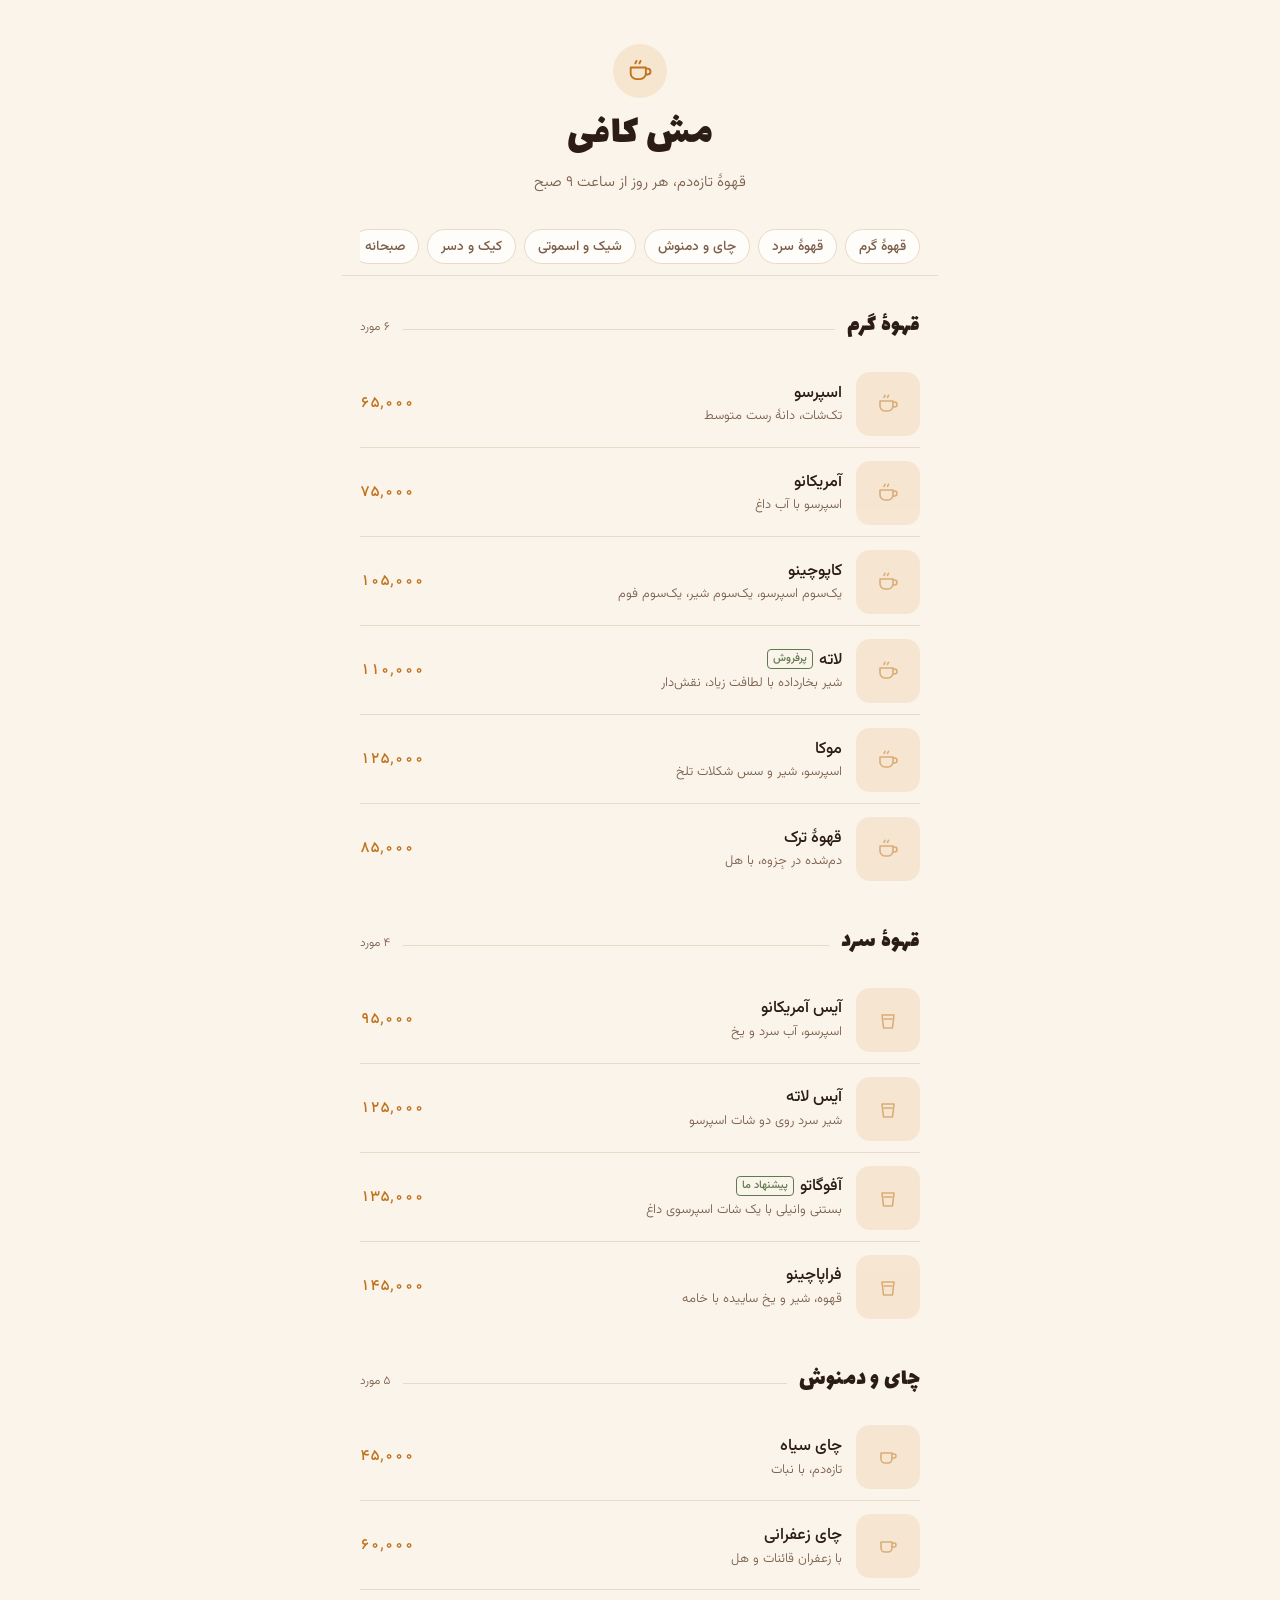
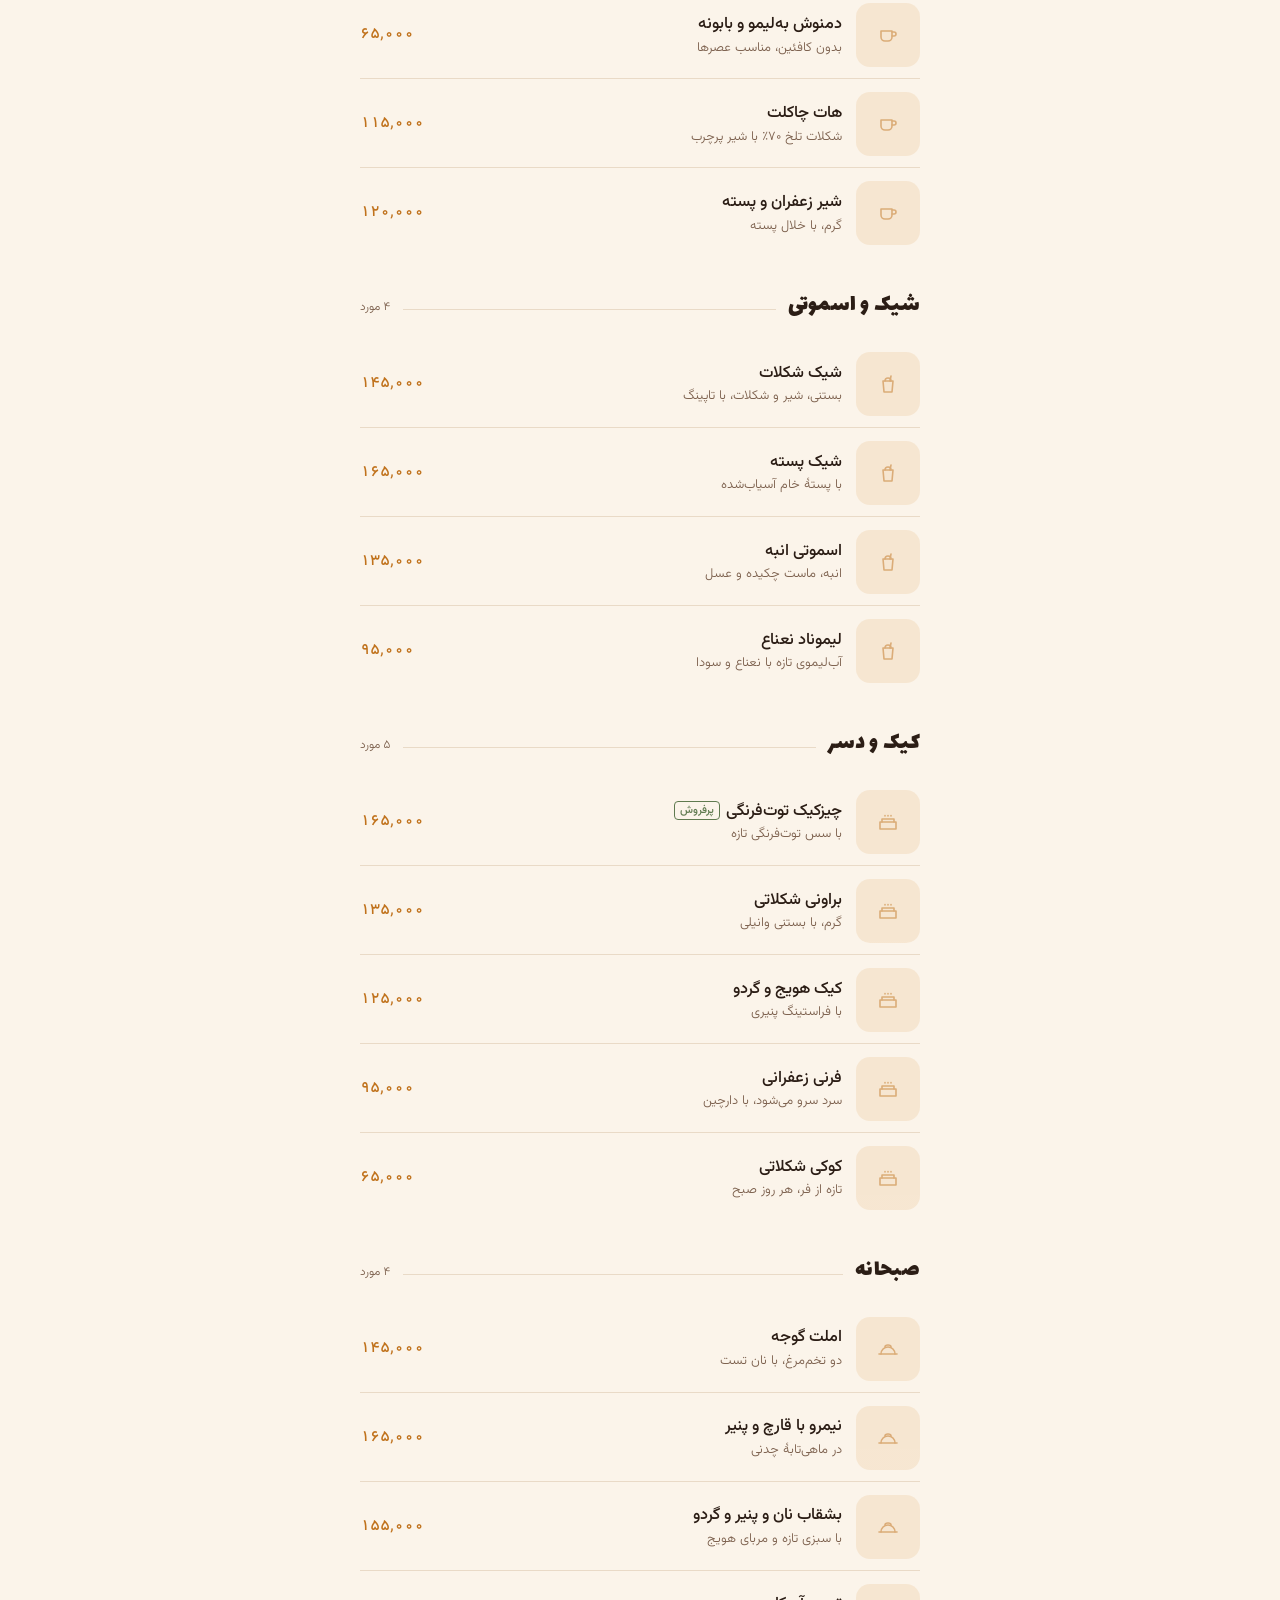
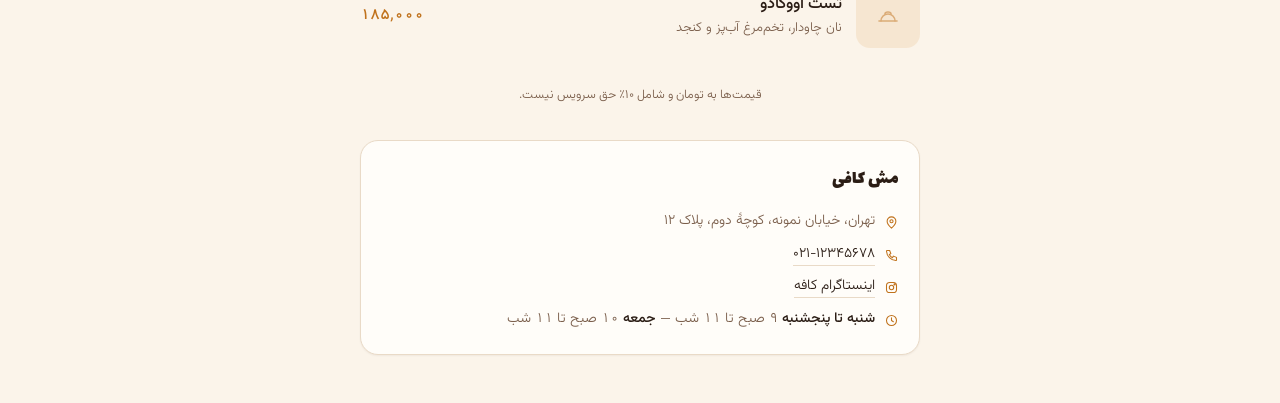
==== index.html @ c329e646 "Initial version of Mash Coffee menu site with self-service admin panel Public menu page renders from" ====
<!doctype html>
<html lang="fa" dir="rtl">
<head>
<meta charset="utf-8">
<meta name="viewport" content="width=device-width, initial-scale=1">
<meta name="description" content="منوی مش کافی">
<meta name="theme-color" content="#FBF4EA">
<title>منوی مش کافی</title>
<link rel="preconnect" href="https://fonts.gstatic.com" crossorigin>
<link rel="stylesheet" href="assets/style.css">
</head>
<body class="menu-app" id="menu-root">
</body>
<script src="assets/menu-render.js"></script>
<script src="assets/app.js"></script>
</html>
---- assets/style.css ----
:root{
  direction: rtl;
  --shadow:0 1px 2px rgba(43,29,21,.05);
}
.menu-app{
  background:var(--ground);
  color:var(--ink);
  font-family:var(--f-body);
  font-weight:400;
  line-height:1.7;
  -webkit-font-smoothing:antialiased;
}
.menu-app .wrap{
  max-width:560px;
  margin-inline:auto;
  padding-inline:18px;
  padding-block:0 40px;
}

/* ---------- سربرگ ---------- */
.menu-app .head{
  padding-block:36px 22px;
  text-align:center;
  display:flex;
  flex-direction:column;
  align-items:center;
  gap:10px;
}
.menu-app .mark{
  width:54px;height:54px;
  display:grid;place-items:center;
  border-radius:50%;
  background:var(--accent-soft);
  color:var(--accent);
  overflow:hidden;
}
.menu-app .mark svg{width:28px;height:28px;display:block}
.menu-app .mark img{width:100%;height:100%;object-fit:cover}
.menu-app .head h1{
  font-family:var(--f-display);
  font-weight:400;
  font-size:2.6rem;
  line-height:1.25;
  margin:0;
  text-wrap:balance;
  letter-spacing:.5px;
}
.menu-app .tagline{
  margin:0;
  color:var(--ink-2);
  font-size:.95rem;
  font-weight:300;
}
.menu-app .closed-msg{
  text-align:center;
  color:var(--ink-2);
  padding-block:20px;
}

/* ---------- ناوبری دسته‌ها ---------- */
.menu-app .nav{
  position:sticky;
  top:0;
  z-index:5;
  background:var(--ground);
  border-bottom:1px solid var(--line);
  margin-inline:-18px;
  padding-inline:18px;
}
.menu-app .nav-scroll{
  display:flex;
  gap:8px;
  overflow-x:auto;
  padding-block:11px;
  scrollbar-width:none;
}
.menu-app .nav-scroll::-webkit-scrollbar{display:none}
.menu-app .nav a{
  flex:0 0 auto;
  font-size:.85rem;
  font-weight:500;
  color:var(--ink-2);
  text-decoration:none;
  padding:5px 13px;
  border:1px solid var(--line);
  border-radius:999px;
  background:var(--surface);
  white-space:nowrap;
  transition:color .15s, border-color .15s;
}
.menu-app .nav a:hover,.menu-app .nav a:focus-visible{
  color:var(--accent);
  border-color:var(--accent);
}

/* ---------- دسته‌ها ---------- */
.menu-app section{scroll-margin-top:60px}
.menu-app .cat-head{
  display:flex;
  align-items:baseline;
  gap:12px;
  padding-block:30px 14px;
}
.menu-app .cat-head h2{
  font-family:var(--f-display);
  font-weight:400;
  font-size:1.5rem;
  margin:0;
  color:var(--ink);
  letter-spacing:.3px;
}
.menu-app .cat-head .dash{
  flex:1;
  height:1px;
  background:var(--line);
}
.menu-app .cat-head .count{
  font-size:.75rem;
  color:var(--ink-2);
  font-weight:300;
  font-variant-numeric:tabular-nums;
}

.menu-app ul.items{
  list-style:none;
  margin:0;
  padding:0;
  display:flex;
  flex-direction:column;
  gap:2px;
}
.menu-app li.item{
  display:grid;
  grid-template-columns:64px 1fr auto;
  align-items:center;
  gap:14px;
  padding:11px 0;
  border-bottom:1px solid var(--line);
}
.menu-app li.item:last-child{border-bottom:0}
.menu-app li.item.empty{
  grid-template-columns:1fr;
  color:var(--ink-2);
  font-size:.85rem;
  text-align:center;
  padding:18px 0;
}

.menu-app .thumb{
  width:64px;height:64px;
  border-radius:14px;
  background:linear-gradient(145deg,var(--tile-a,var(--accent-soft)),var(--tile-b,var(--accent-soft)));
  display:grid;place-items:center;
  color:var(--accent);
  opacity:.9;
  overflow:hidden;
}
.menu-app .thumb img{width:100%;height:100%;object-fit:cover;display:block}
.menu-app .thumb svg{width:24px;height:24px;opacity:.55}

.menu-app .info{min-width:0}
.menu-app .name{
  font-size:1.02rem;
  font-weight:500;
  margin:0;
  line-height:1.5;
}
.menu-app .desc{
  margin:1px 0 0;
  font-size:.82rem;
  font-weight:300;
  color:var(--ink-2);
  line-height:1.6;
}
.menu-app .price{
  font-size:.95rem;
  font-weight:500;
  color:var(--accent);
  font-variant-numeric:tabular-nums;
  white-space:nowrap;
}
.menu-app .badge{
  display:inline-block;
  font-size:.68rem;
  font-weight:500;
  color:var(--pistachio);
  border:1px solid var(--pistachio);
  border-radius:4px;
  padding:0 5px;
  margin-inline-start:6px;
  vertical-align:middle;
  line-height:1.6;
}

/* ---------- پانویس ---------- */
.menu-app .note{
  margin-block:26px 0;
  font-size:.78rem;
  color:var(--ink-2);
  font-weight:300;
  text-align:center;
}
.menu-app footer{
  margin-top:34px;
  background:var(--surface);
  border:1px solid var(--line);
  border-radius:18px;
  padding:22px 20px;
  box-shadow:var(--shadow);
  display:flex;
  flex-direction:column;
  gap:14px;
}
.menu-app footer h3{
  font-family:var(--f-display);
  font-weight:400;
  font-size:1.2rem;
  margin:0;
}
.menu-app .rows{
  display:flex;
  flex-direction:column;
  gap:9px;
}
.menu-app .row{
  display:flex;
  align-items:flex-start;
  gap:9px;
  font-size:.88rem;
  color:var(--ink-2);
  font-weight:300;
}
.menu-app .row svg{
  width:15px;height:15px;
  flex:0 0 auto;
  margin-top:5px;
  color:var(--accent);
}
.menu-app .row a{color:var(--ink);text-decoration:none;border-bottom:1px solid var(--line)}
.menu-app .row a:hover{border-color:var(--accent)}
.menu-app .row b{font-weight:500;color:var(--ink)}
.menu-app .hours{font-variant-numeric:tabular-nums}

.menu-app a:focus-visible, .menu-app .nav a:focus-visible{
  outline:2px solid var(--accent);
  outline-offset:2px;
  border-radius:4px;
}
@media (prefers-reduced-motion:reduce){
  .menu-app *{transition:none!important;scroll-behavior:auto!important}
}
.menu-app{scroll-behavior:smooth}
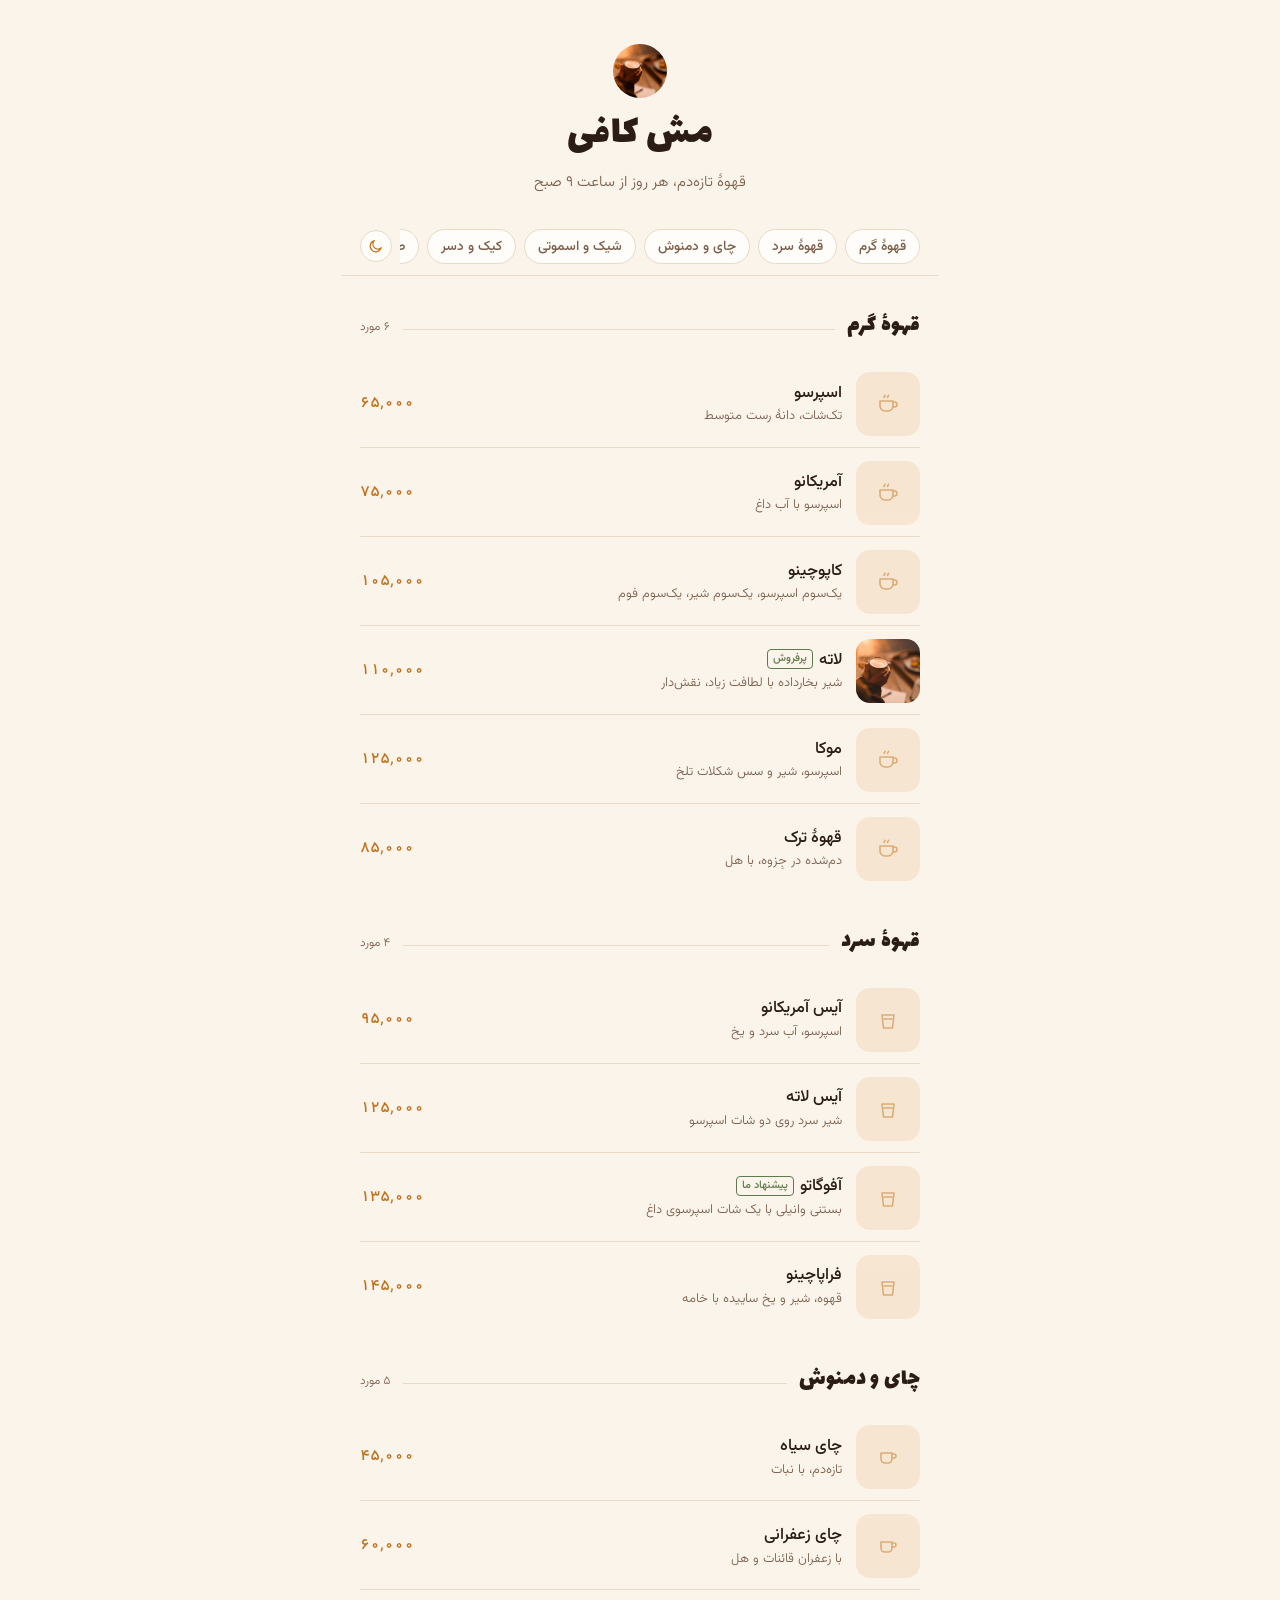
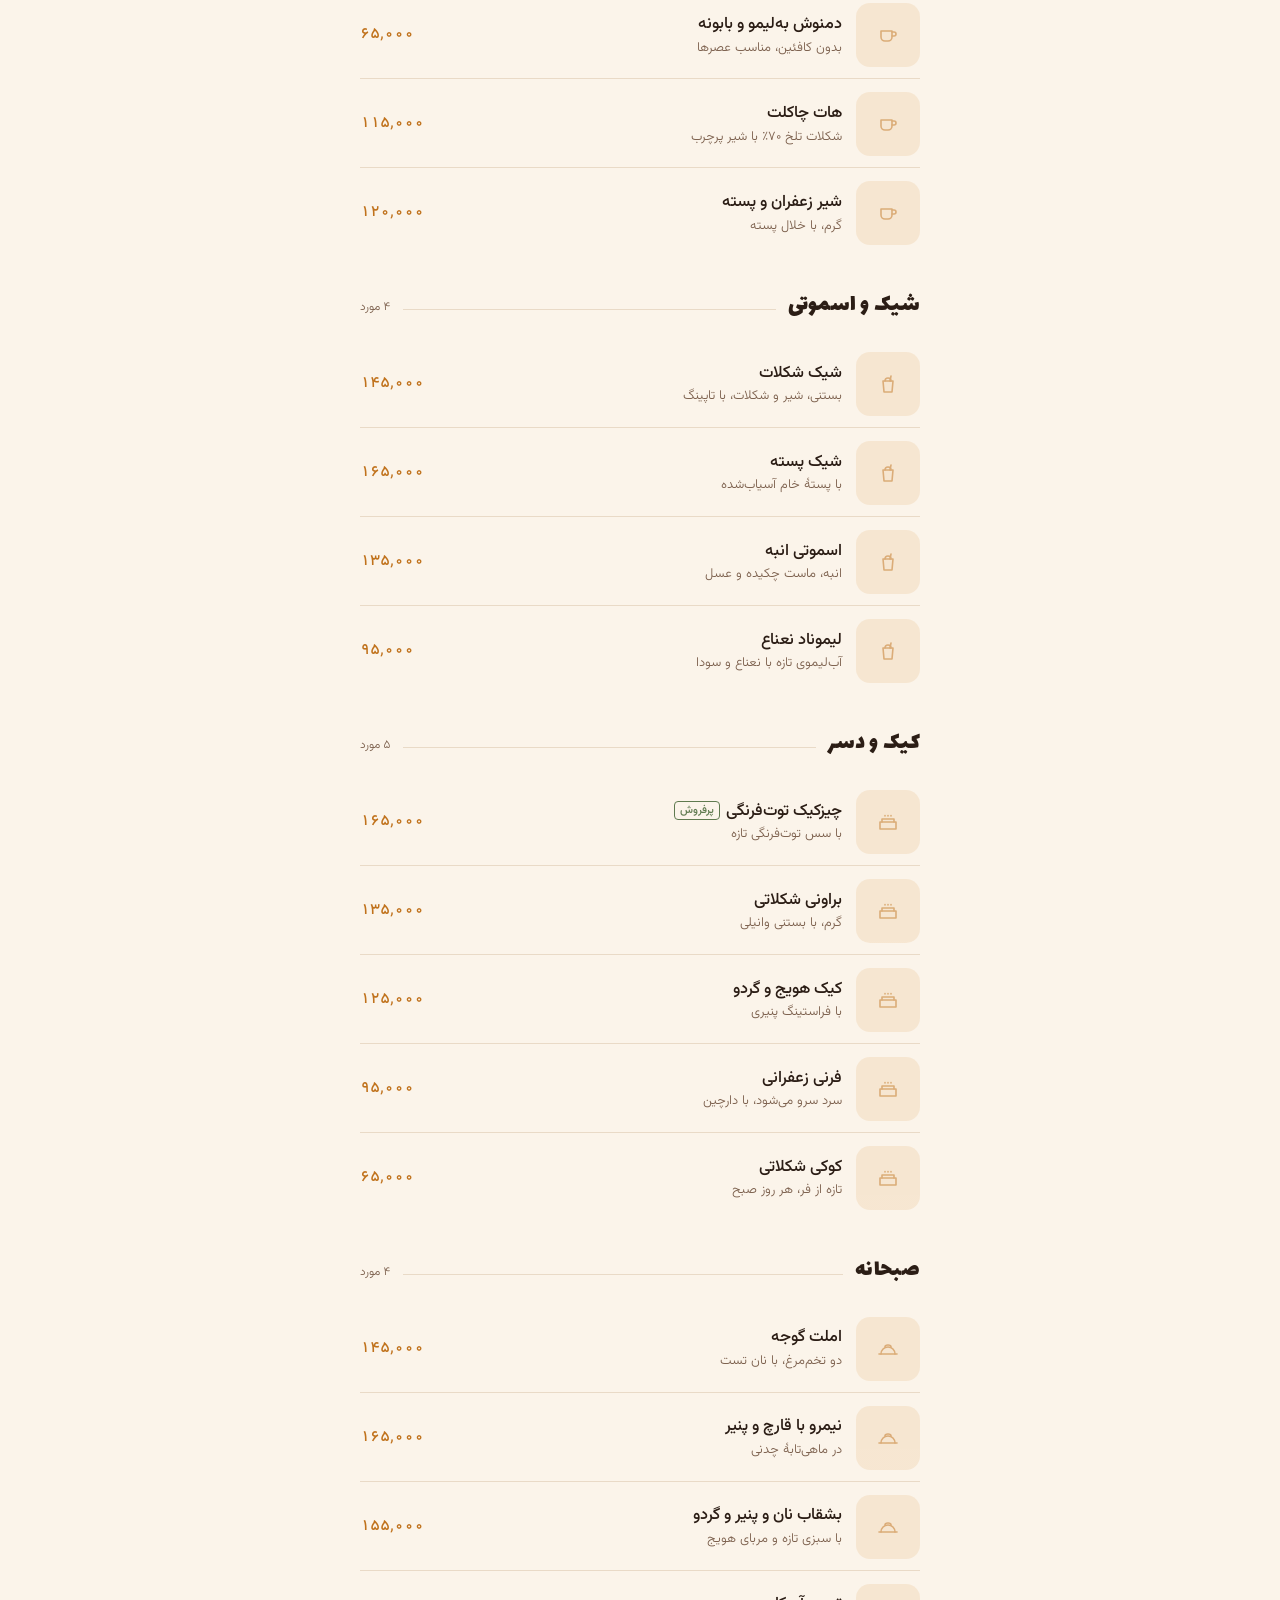
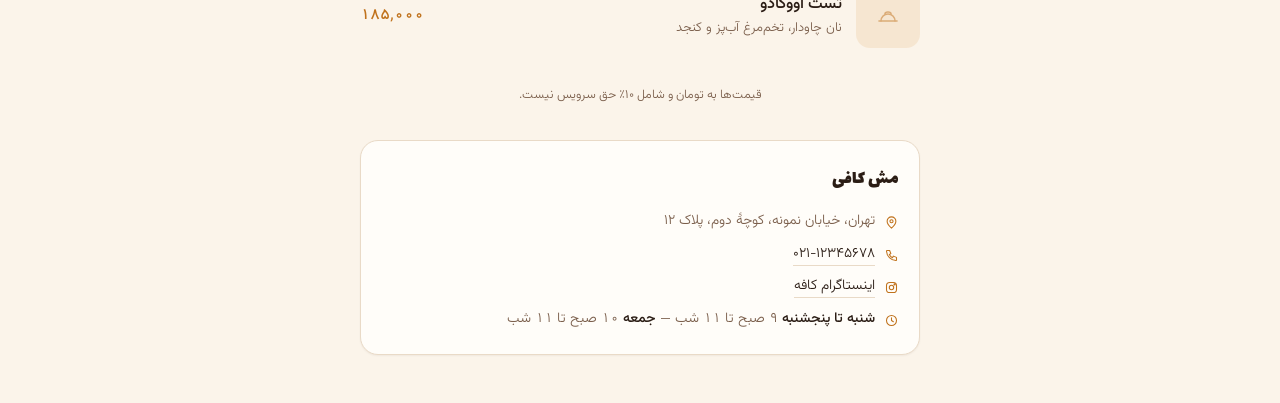
==== commit ca267694: "Version-bust cached CSS/JS asset URLs and add -webkit-sticky fallback We've hit stale mobile browser" ====
--- a/index.html
+++ b/index.html
@@ -7,10 +7,10 @@
 <meta name="theme-color" content="#FBF4EA">
 <title>منوی مش کافی</title>
 <link rel="preconnect" href="https://fonts.gstatic.com" crossorigin>
-<link rel="stylesheet" href="assets/style.css">
+<link rel="stylesheet" href="assets/style.css?v=4">
 </head>
 <body class="menu-app" id="menu-root">
+<script src="assets/menu-render.js?v=4"></script>
+<script src="assets/app.js?v=4"></script>
 </body>
-<script src="assets/menu-render.js"></script>
-<script src="assets/app.js"></script>
 </html>
--- a/assets/style.css
+++ b/assets/style.css
@@ -59,6 +59,7 @@
 
 /* ---------- ناوبری دسته‌ها ---------- */
 .menu-app .nav{
+  position:-webkit-sticky;
   position:sticky;
   top:0;
   z-index:5;
@@ -67,12 +68,19 @@
   margin-inline:-18px;
   padding-inline:18px;
 }
+.menu-app .nav-inner{
+  display:flex;
+  align-items:center;
+  gap:8px;
+}
 .menu-app .nav-scroll{
   display:flex;
   gap:8px;
   overflow-x:auto;
   padding-block:11px;
   scrollbar-width:none;
+  flex:1;
+  min-width:0;
 }
 .menu-app .nav-scroll::-webkit-scrollbar{display:none}
 .menu-app .nav a{
@@ -250,3 +258,32 @@
   .menu-app *{transition:none!important;scroll-behavior:auto!important}
 }
 .menu-app{scroll-behavior:smooth}
+
+.menu-app .theme-toggle{
+  border-radius:50%;
+  display:flex;align-items:center;justify-content:center;
+  background:var(--surface);
+  border:1px solid var(--line);
+  color:var(--accent);
+  cursor:pointer;
+  padding:0;
+  flex:0 0 auto;
+}
+.menu-app .theme-toggle svg{width:16px;height:16px;display:block}
+.menu-app .theme-toggle:hover{border-color:var(--accent)}
+
+/* داخل نوار دسته‌ها، جزئی از جریان صفحه و همراه با نوار sticky بالا می‌ماند — روی موبایل قابل‌اعتمادتر از position:fixed است */
+.menu-app .theme-toggle-nav{
+  width:32px;height:32px;
+}
+
+/* فقط برای صفحهٔ «منو غیرفعال است» که نوار دسته‌ها ندارد */
+.menu-app .theme-toggle-floating{
+  position:fixed;
+  top:14px;
+  right:14px;
+  z-index:20;
+  width:38px;height:38px;
+  box-shadow:var(--shadow);
+}
+.menu-app .theme-toggle-floating svg{width:18px;height:18px}
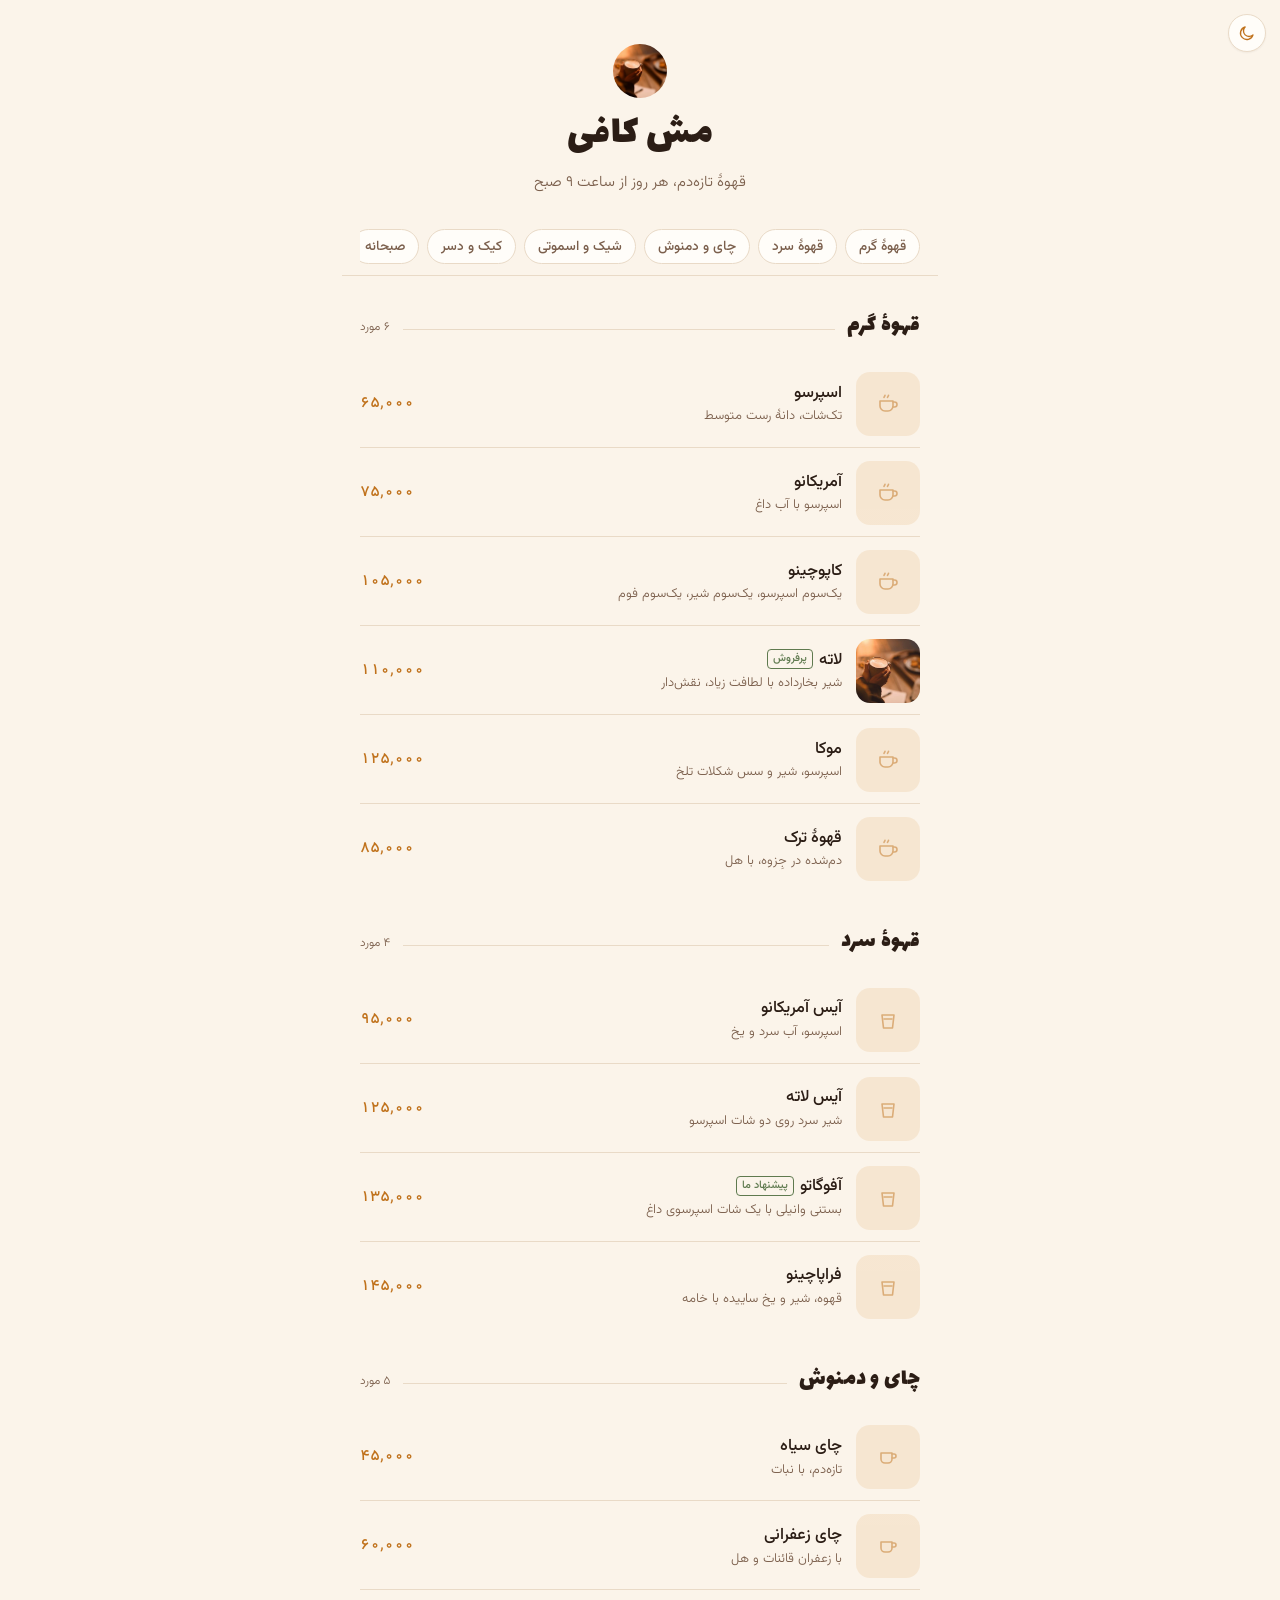
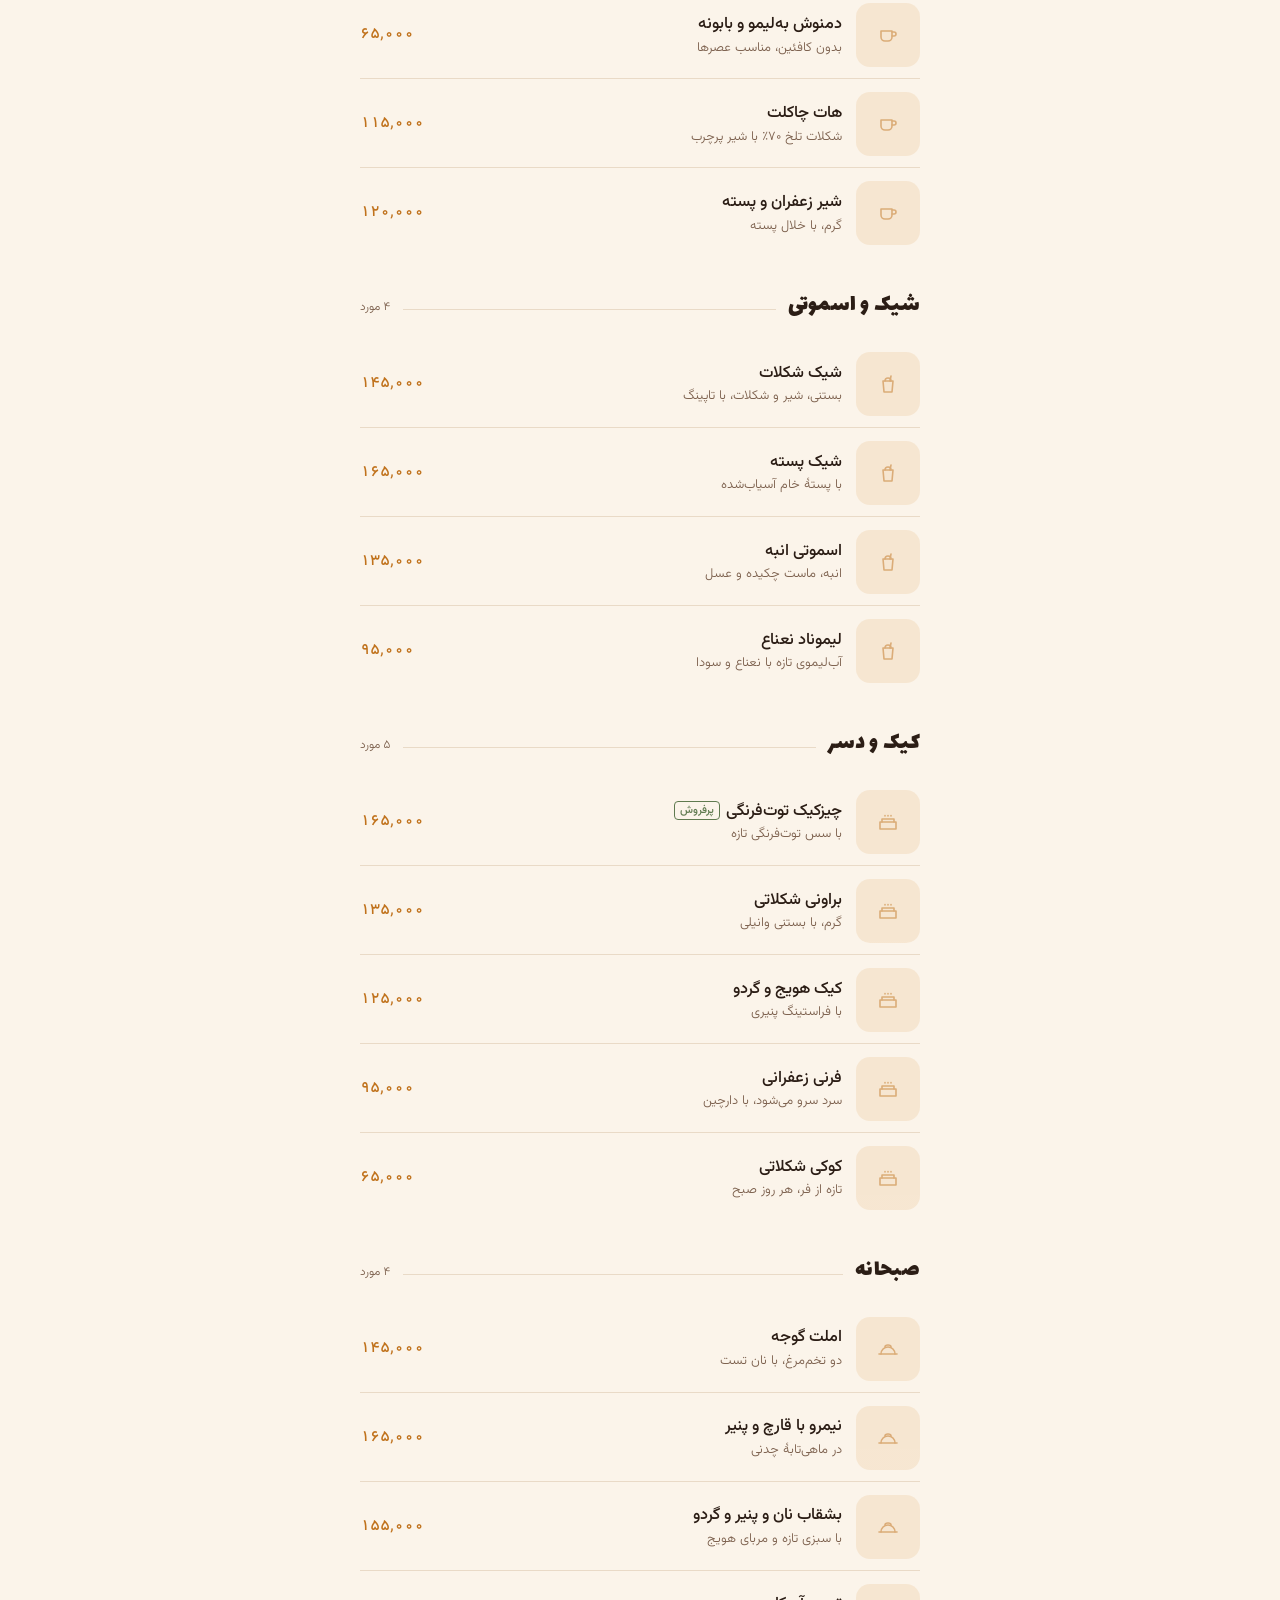
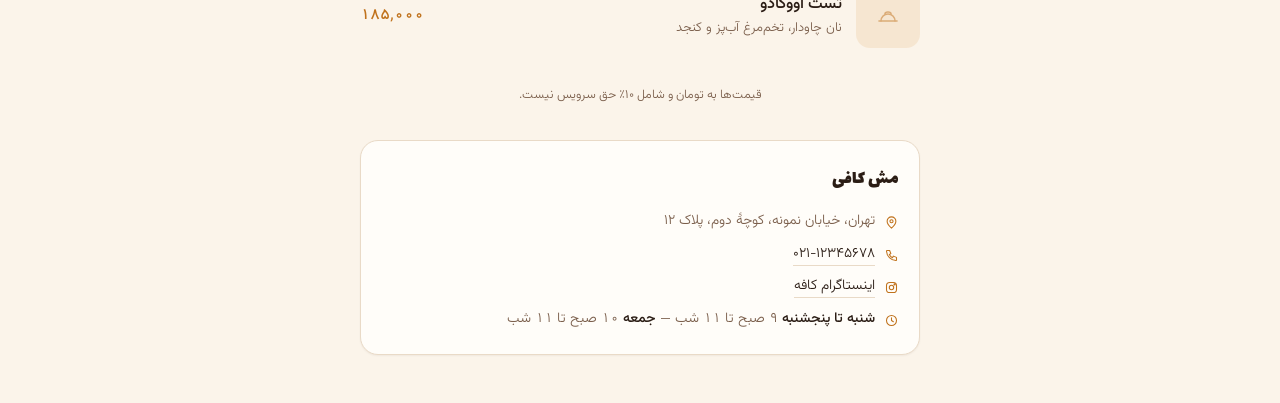
==== commit 4f77a586: "Revert nav-embedded toggle, fix the real mobile drift bug instead Embedding the toggle inside the na" ====
--- a/index.html
+++ b/index.html
@@ -7,10 +7,10 @@
 <meta name="theme-color" content="#FBF4EA">
 <title>منوی مش کافی</title>
 <link rel="preconnect" href="https://fonts.gstatic.com" crossorigin>
-<link rel="stylesheet" href="assets/style.css?v=4">
+<link rel="stylesheet" href="assets/style.css?v=5">
 </head>
 <body class="menu-app" id="menu-root">
-<script src="assets/menu-render.js?v=4"></script>
-<script src="assets/app.js?v=4"></script>
+<script src="assets/menu-render.js?v=5"></script>
+<script src="assets/app.js?v=5"></script>
 </body>
 </html>
--- a/assets/style.css
+++ b/assets/style.css
@@ -68,19 +68,12 @@
   margin-inline:-18px;
   padding-inline:18px;
 }
-.menu-app .nav-inner{
-  display:flex;
-  align-items:center;
-  gap:8px;
-}
 .menu-app .nav-scroll{
   display:flex;
   gap:8px;
   overflow-x:auto;
   padding-block:11px;
   scrollbar-width:none;
-  flex:1;
-  min-width:0;
 }
 .menu-app .nav-scroll::-webkit-scrollbar{display:none}
 .menu-app .nav a{
@@ -260,30 +253,23 @@
 .menu-app{scroll-behavior:smooth}
 
 .menu-app .theme-toggle{
+  position:fixed;
+  top:14px;
+  right:14px;
+  z-index:50;
+  width:38px;height:38px;
   border-radius:50%;
   display:flex;align-items:center;justify-content:center;
   background:var(--surface);
   border:1px solid var(--line);
   color:var(--accent);
   cursor:pointer;
+  box-shadow:var(--shadow);
   padding:0;
-  flex:0 0 auto;
-}
-.menu-app .theme-toggle svg{width:16px;height:16px;display:block}
+  /* روی سافاری موبایل، بدون این خط ممکن است هنگام اسکرول با تأخیر جابه‌جا شود؛ این باعث می‌شود مرورگر آن را روی لایهٔ جدای گرافیکی بکشد و کاملاً ثابت بماند */
+  transform:translateZ(0);
+  -webkit-transform:translateZ(0);
+  will-change:transform;
+}
+.menu-app .theme-toggle svg{width:18px;height:18px;display:block}
 .menu-app .theme-toggle:hover{border-color:var(--accent)}
-
-/* داخل نوار دسته‌ها، جزئی از جریان صفحه و همراه با نوار sticky بالا می‌ماند — روی موبایل قابل‌اعتمادتر از position:fixed است */
-.menu-app .theme-toggle-nav{
-  width:32px;height:32px;
-}
-
-/* فقط برای صفحهٔ «منو غیرفعال است» که نوار دسته‌ها ندارد */
-.menu-app .theme-toggle-floating{
-  position:fixed;
-  top:14px;
-  right:14px;
-  z-index:20;
-  width:38px;height:38px;
-  box-shadow:var(--shadow);
-}
-.menu-app .theme-toggle-floating svg{width:18px;height:18px}
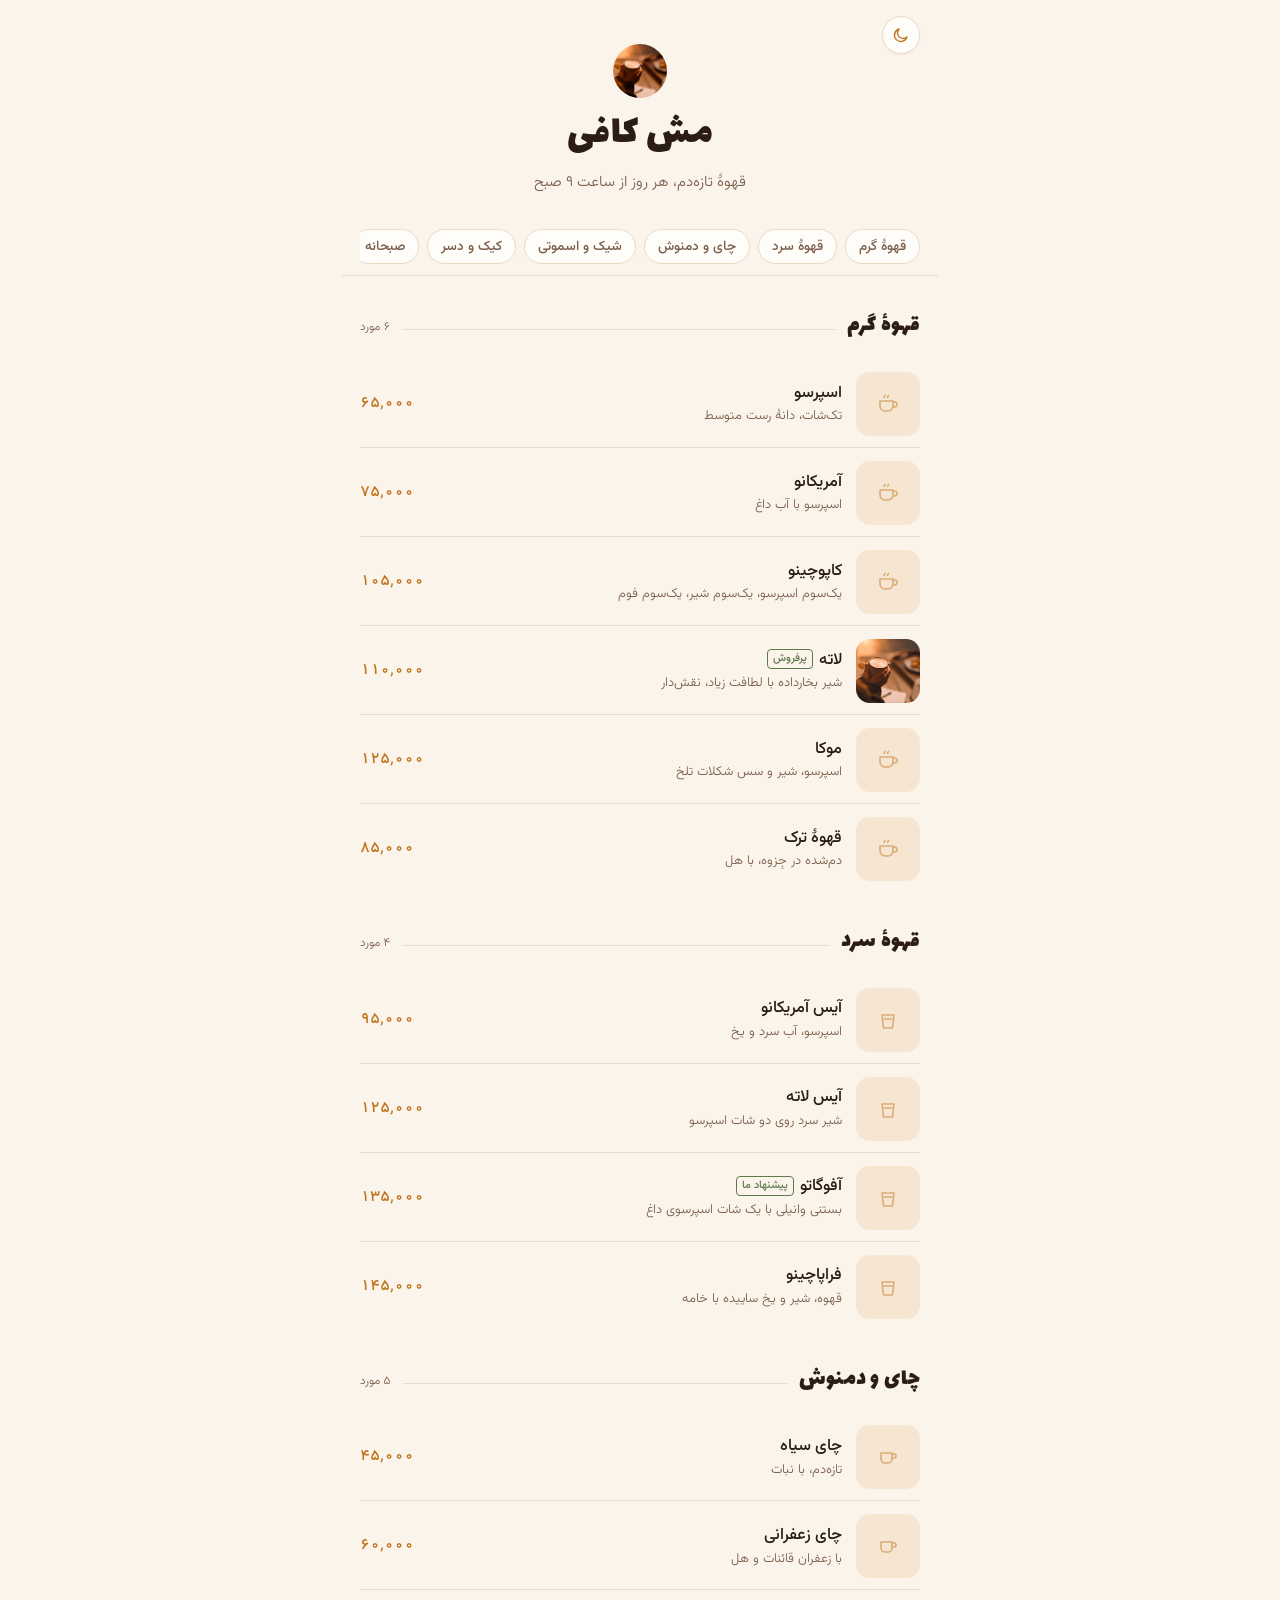
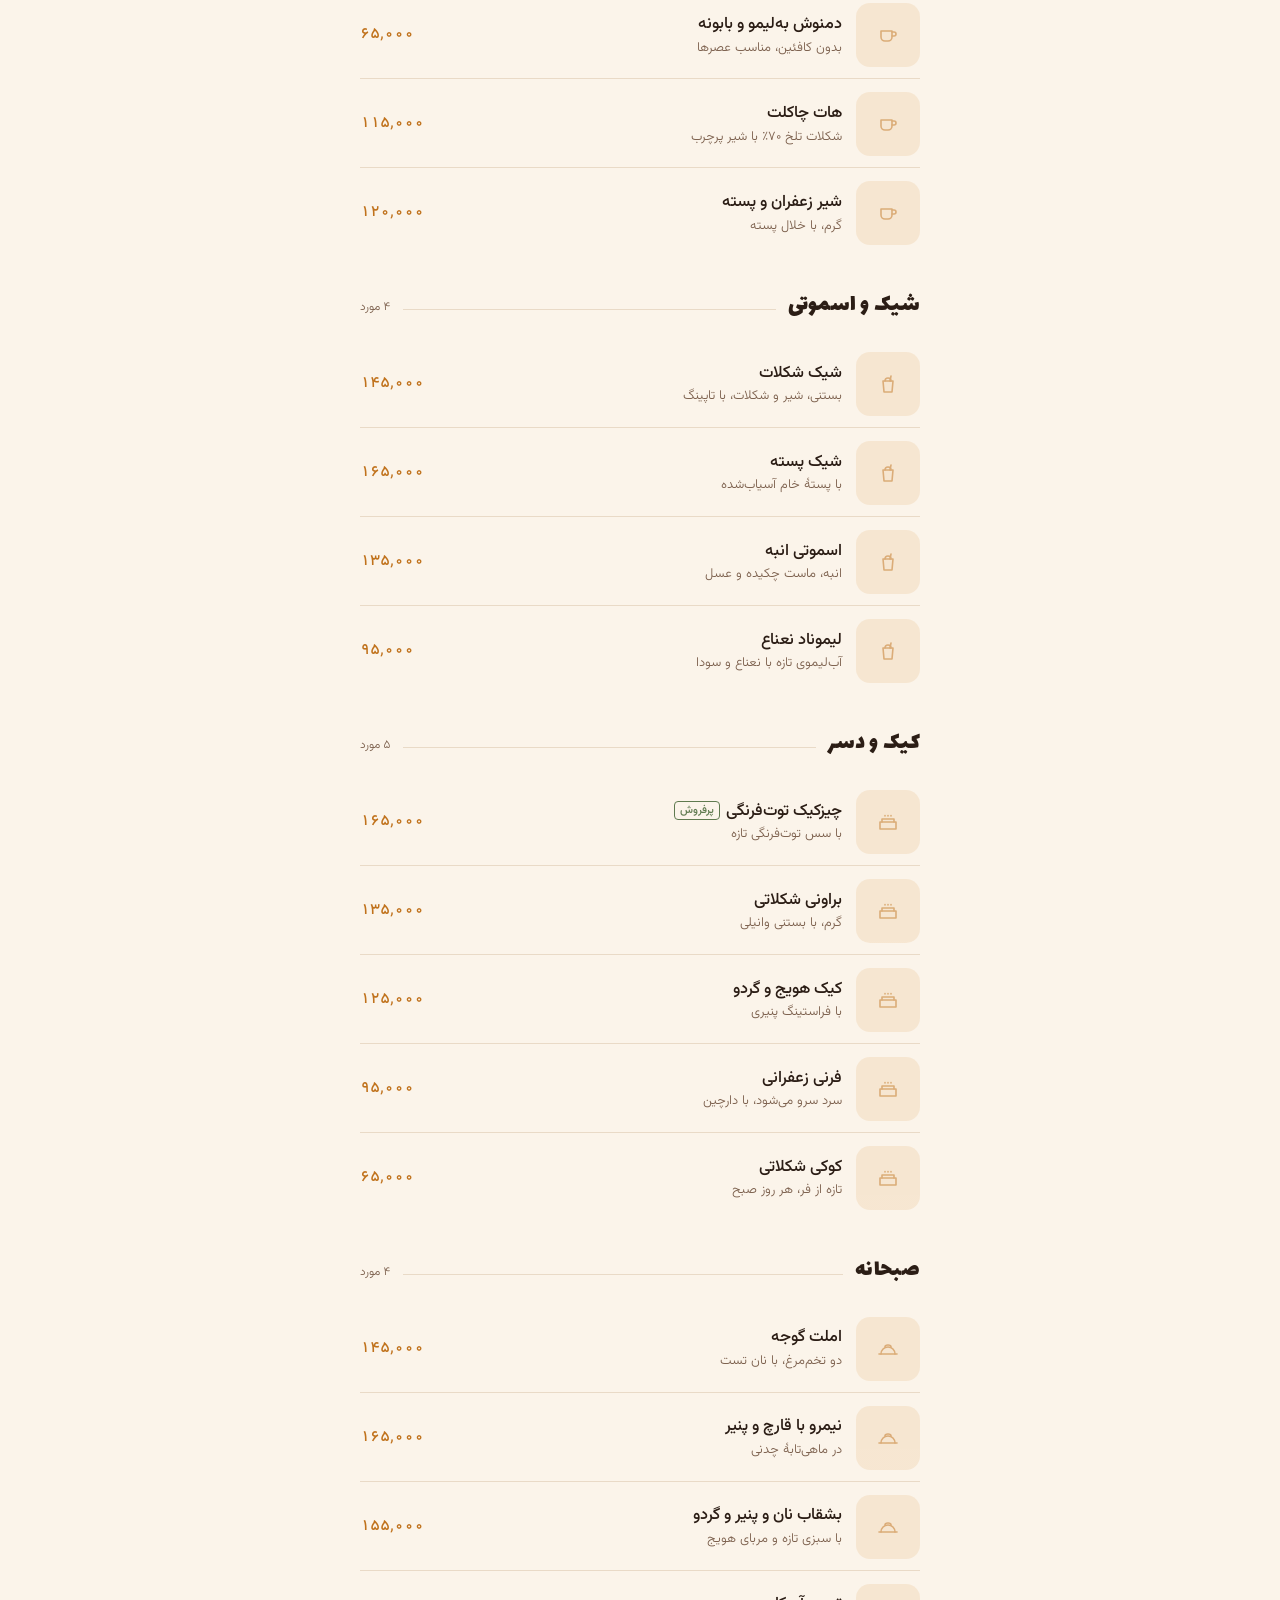
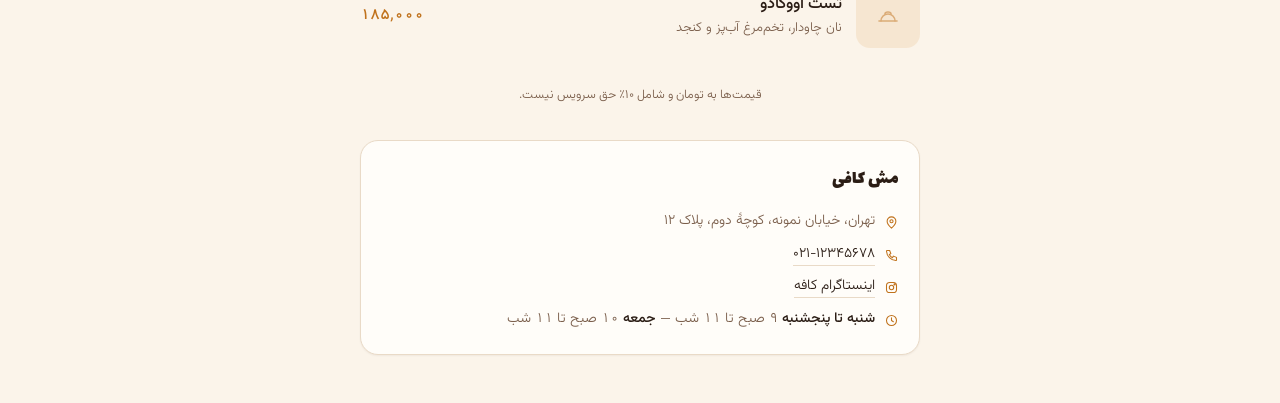
==== commit ae943cab: "Anchor the theme toggle to the header instead of fixed/sticky positioning Neither position:fixed (ev" ====
--- a/index.html
+++ b/index.html
@@ -7,10 +7,10 @@
 <meta name="theme-color" content="#FBF4EA">
 <title>منوی مش کافی</title>
 <link rel="preconnect" href="https://fonts.gstatic.com" crossorigin>
-<link rel="stylesheet" href="assets/style.css?v=5">
+<link rel="stylesheet" href="assets/style.css?v=6">
 </head>
 <body class="menu-app" id="menu-root">
-<script src="assets/menu-render.js?v=5"></script>
-<script src="assets/app.js?v=5"></script>
+<script src="assets/menu-render.js?v=6"></script>
+<script src="assets/app.js?v=6"></script>
 </body>
 </html>
--- a/assets/style.css
+++ b/assets/style.css
@@ -19,6 +19,7 @@
 
 /* ---------- سربرگ ---------- */
 .menu-app .head{
+  position:relative;
   padding-block:36px 22px;
   text-align:center;
   display:flex;
@@ -253,10 +254,10 @@
 .menu-app{scroll-behavior:smooth}
 
 .menu-app .theme-toggle{
-  position:fixed;
-  top:14px;
-  right:14px;
-  z-index:50;
+  position:absolute;
+  top:8px;
+  right:0;
+  z-index:2;
   width:38px;height:38px;
   border-radius:50%;
   display:flex;align-items:center;justify-content:center;
@@ -266,10 +267,6 @@
   cursor:pointer;
   box-shadow:var(--shadow);
   padding:0;
-  /* روی سافاری موبایل، بدون این خط ممکن است هنگام اسکرول با تأخیر جابه‌جا شود؛ این باعث می‌شود مرورگر آن را روی لایهٔ جدای گرافیکی بکشد و کاملاً ثابت بماند */
-  transform:translateZ(0);
-  -webkit-transform:translateZ(0);
-  will-change:transform;
 }
 .menu-app .theme-toggle svg{width:18px;height:18px;display:block}
 .menu-app .theme-toggle:hover{border-color:var(--accent)}
